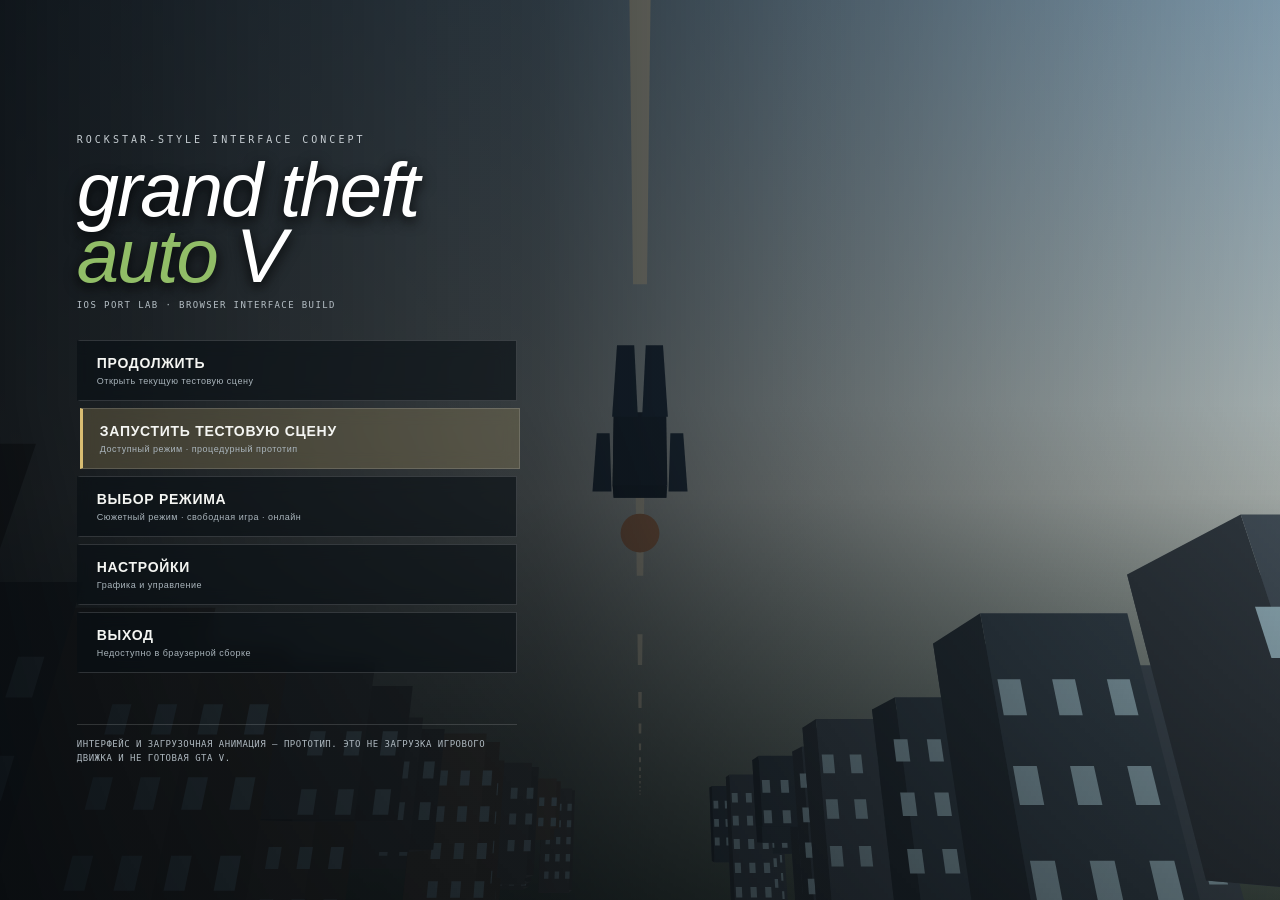
==== browser/index.html @ 9f8fc76e "Add GTA V boot screen and navigable menu shell" ====
<!doctype html>
<html lang="ru">
<head>
<meta charset="utf-8">
<meta name="viewport" content="width=device-width,initial-scale=1,maximum-scale=1,user-scalable=no,viewport-fit=cover">
<meta name="theme-color" content="#080d13">
<title>Shwezov — Lightweight 3D Prototype</title>
<link rel="stylesheet" href="./style.css">
<link rel="stylesheet" href="./menu.css">
</head>
<body>
<div id="game"></div>
<header class="hud">
<div class="brand">SHWEZOV <span>3D PORT LAB</span></div>
<div class="status">LIGHTWEIGHT BROWSER BUILD · NO CDN</div>
<div class="hint">BROWSER LAB · НЕ ИГРОВОЙ RAGE RUNTIME</div>
<section class="runtime-panel"><div class="panel-head"><span>RAGE / IOS BUILD</span><b id="rage-state" class="state pending">ПРОВЕРКА…</b></div><div id="rage-detail">Получаем статус сборки GitHub Actions</div><a id="rage-link" href="https://github.com/Shwezoc/GTA-V-iOS/actions" target="_blank" rel="noopener">ОТКРЫТЬ ЛОГ СБОРКИ ↗</a><div class="panel-foot">3D-СЦЕНА — ЛОКАЛЬНЫЙ ПРОЦЕДУРНЫЙ МАКЕТ</div></section>
</header>
<div class="crosshair" aria-hidden="true"></div>
<div class="controls">
<div id="stick" class="stick"><div id="knob" class="knob"></div></div>
<div class="actions"><button id="run" class="action">RUN</button><button id="reset" class="action secondary">RESET</button></div>
</div>
<div id="loading" class="loading">ЗАПУСК СЦЕНЫ…</div>
<section id="boot-screen" aria-label="Загрузка GTAV"><div class="boot-inner"><div class="gtav-wordmark">grand theft<br><span>auto</span> V</div><div class="boot-subtitle">LOS SANTOS · SAN ANDREAS</div><div class="boot-track"><div id="boot-progress" class="boot-progress"></div></div><div id="boot-caption" class="boot-caption">ПОДГОТОВКА…</div></div></section>
<section id="main-menu" aria-label="Главное меню"><div class="menu-layout"><div class="menu-kicker">ROCKSTAR-STYLE INTERFACE CONCEPT</div><div class="menu-logo">grand theft<br><span>auto</span> V</div><div class="menu-version">IOS PORT LAB · BROWSER INTERFACE BUILD</div><nav class="menu-nav"><button id="continue-game" class="menu-button">ПРОДОЛЖИТЬ<small>Открыть текущую тестовую сцену</small></button><button id="start-test" class="menu-button selected">ЗАПУСТИТЬ ТЕСТОВУЮ СЦЕНУ<small>Доступный режим · процедурный прототип</small></button><button id="open-modes" class="menu-button">ВЫБОР РЕЖИМА<small>Сюжетный режим · свободная игра · онлайн</small></button><button id="open-settings" class="menu-button">НАСТРОЙКИ<small>Графика и управление</small></button><button id="exit-menu" class="menu-button">ВЫХОД<small>Недоступно в браузерной сборке</small></button></nav><section id="mode-panel" class="menu-panel"><div class="panel-title">ВЫБОР РЕЖИМА</div><div id="mode-list"><button id="mode-test" class="mode-card"><strong>ТЕСТОВАЯ СЦЕНА</strong><span>Доступно сейчас: проверка камеры, управления и браузерного рендеринга</span></button><button class="mode-card" disabled><strong>СЮЖЕТНЫЙ РЕЖИМ</strong><span>Ожидает интеграции настоящего игрового runtime и легально полученных игровых данных</span></button><button class="mode-card" disabled><strong>GTA ONLINE</strong><span>Не реализовано · сетевой runtime отсутствует</span></button></div><div class="menu-actions"><button class="back" id="back-from-modes">НАЗАД</button></div></section><section id="settings-panel" class="menu-panel"><div class="panel-title">НАСТРОЙКИ</div><label class="menu-row">Качество графики<select id="quality"><option value="low">Низкое</option><option value="medium">Среднее</option><option value="high">Высокое</option></select></label><label class="menu-row">Чувствительность камеры<input id="sensitivity" type="range" min="0.4" max="2" step="0.1"></label><p class="menu-note">Качество меняет масштаб рендеринга браузерной тестовой сцены. Настройки сохраняются на этом устройстве. Звук и игровые параметры пока не подключены к настоящему RAGE runtime.</p><div class="menu-actions"><button id="reset-settings">СБРОСИТЬ</button><button class="back" id="back-from-settings">НАЗАД</button></div></section><div id="menu-toast"></div><div class="menu-foot">ИНТЕРФЕЙС И ЗАГРУЗОЧНАЯ АНИМАЦИЯ — ПРОТОТИП. ЭТО НЕ ЗАГРУЗКА ИГРОВОГО ДВИЖКА И НЕ ГОТОВАЯ GTA V.</div></div></section>
<script src="./main.js"></script>
<script src="./menu.js"></script>
</body>
</html>
---- browser/style.css ----
*{box-sizing:border-box}html,body,#game{margin:0;width:100%;height:100%;overflow:hidden;background:#080d13;color:#fff;font-family:-apple-system,BlinkMacSystemFont,"Segoe UI",sans-serif;touch-action:none}canvas{display:block;width:100%;height:100%;touch-action:none}.hud{position:fixed;z-index:2;top:calc(env(safe-area-inset-top) + 14px);left:16px;right:16px;pointer-events:none;text-shadow:0 2px 8px #000}.brand{font-size:13px;font-weight:900;letter-spacing:2px}.brand span{color:#9fb4c8;font-weight:500}.status{margin-top:6px;font:10px ui-monospace,monospace;color:#91d7ff;letter-spacing:1px}.hint{margin-top:5px;font-size:9px;color:#aab5c0}.crosshair{position:fixed;left:50%;top:50%;width:5px;height:5px;border:1px solid #ffffff80;border-radius:50%;pointer-events:none}.controls{position:fixed;z-index:3;left:0;right:0;bottom:calc(env(safe-area-inset-bottom) + 18px);display:flex;align-items:flex-end;justify-content:space-between;padding:0 22px;pointer-events:none}.stick{width:118px;height:118px;border:1px solid #ffffff45;border-radius:50%;background:#0b172477;backdrop-filter:blur(8px);display:grid;place-items:center;pointer-events:auto;touch-action:none}.knob{width:48px;height:48px;border-radius:50%;background:#b9d7ebbb;border:1px solid #fff8;box-shadow:0 3px 14px #0008}.actions{display:flex;gap:10px;align-items:flex-end;pointer-events:auto}.action{width:68px;height:68px;border-radius:50%;border:1px solid #d8efff88;background:#c9e7fae8;color:#0a1722;font-weight:900;font-size:12px;letter-spacing:1px;touch-action:manipulation}.action.secondary{width:54px;height:54px;background:#182633d9;color:#fff;border-color:#ffffff55;font-size:10px}.action.active{transform:scale(.94);background:#fff}.loading{position:fixed;z-index:4;left:50%;top:56%;transform:translate(-50%,-50%);font:11px ui-monospace,monospace;letter-spacing:1px;color:#d9e8f2;background:#0b1727cc;padding:12px 16px;border:1px solid #ffffff25;border-radius:8px}.loading.hidden{display:none}@media(min-width:700px){.controls{max-width:900px;left:50%;right:auto;width:100%;transform:translateX(-50%)}.stick{width:130px;height:130px}}
.runtime-panel{position:fixed;z-index:2;top:104px;left:16px;width:min(290px,calc(100vw - 32px));padding:12px 13px;background:#07111ddd;border:1px solid #83bce044;border-radius:10px;box-shadow:0 8px 28px #0006;backdrop-filter:blur(12px);font:10px ui-monospace,SFMono-Regular,monospace;pointer-events:auto}.panel-head{display:flex;align-items:center;justify-content:space-between;gap:8px;color:#bcd0df;letter-spacing:1px;font-weight:800}.state{font-size:9px;padding:4px 6px;border-radius:4px;background:#55451b;color:#ffd879}.state.success{background:#123c2d;color:#82f0b4}.state.failure{background:#4a2024;color:#ff9ba3}.state.pending{background:#493c1b;color:#ffd879}.state.unknown{background:#243443;color:#b5cad9}#rage-detail{margin-top:9px;color:#d5e1ea;line-height:1.45}.runtime-panel a{display:inline-block;margin-top:9px;color:#8fd5ff;text-decoration:none;font-weight:800;letter-spacing:.5px}.panel-foot{margin-top:9px;padding-top:8px;border-top:1px solid #ffffff18;color:#8195a5;font-size:8px;line-height:1.4}@media(max-height:600px){.runtime-panel{top:84px;padding:8px 10px}.panel-foot{display:none}.controls{bottom:8px}.stick{width:88px;height:88px}.knob{width:38px;height:38px}}
---- browser/menu.css ----
:root{--menu-accent:#d9bd72;--menu-panel:rgba(8,12,16,.88)}
#boot-screen,#main-menu{position:fixed;inset:0;z-index:20;color:#fff;font-family:Arial,-apple-system,BlinkMacSystemFont,sans-serif}
#boot-screen{display:grid;place-items:center;background:radial-gradient(ellipse at 50% 42%,#48515a 0,#171d23 43%,#05080c 100%);transition:opacity .55s ease}
.boot-inner{width:min(520px,86vw);text-align:center}
.gtav-wordmark{font-family:Impact,Haettenschweiler,"Arial Narrow Bold",sans-serif;font-size:clamp(54px,14vw,100px);font-style:italic;letter-spacing:-3px;line-height:.9;color:#f4f4ee;text-shadow:0 4px 0 #252b2e,0 8px 24px #000; -webkit-text-stroke:1px #111}
.gtav-wordmark span{color:#8fbd62;text-shadow:0 3px 0 #25331c,0 8px 24px #000}
.boot-subtitle{margin-top:16px;font-size:10px;letter-spacing:4px;color:#c5cbd0}
.boot-track{height:3px;margin:42px auto 12px;max-width:320px;background:#ffffff30;overflow:hidden}
.boot-progress{height:100%;width:0;background:var(--menu-accent);box-shadow:0 0 12px var(--menu-accent);transition:width .18s linear}
.boot-caption{font:10px ui-monospace,monospace;color:#c4cbd0;letter-spacing:1.2px}
#main-menu{display:none;background:linear-gradient(90deg,rgba(5,9,13,.92) 0%,rgba(5,9,13,.72) 42%,rgba(5,9,13,.12) 100%),linear-gradient(0deg,rgba(0,0,0,.4),transparent 55%);padding:clamp(28px,7vh,72px) clamp(22px,6vw,82px);overflow:auto}
.menu-layout{width:min(440px,100%);min-height:100%;display:flex;flex-direction:column;justify-content:center}
.menu-kicker{font:10px ui-monospace,monospace;letter-spacing:3px;color:#c4cbd0;margin-bottom:12px}
.menu-logo{font-family:Impact,Haettenschweiler,"Arial Narrow Bold",sans-serif;font-style:italic;font-size:clamp(48px,10vw,76px);line-height:.86;letter-spacing:-2px;text-shadow:0 4px 14px #000}
.menu-logo span{color:#91bd67}
.menu-version{margin:12px 0 30px;color:#b6c0c6;font:9px ui-monospace,monospace;letter-spacing:1.4px}
.menu-nav{display:grid;gap:7px}
.menu-button{appearance:none;text-align:left;width:100%;padding:14px 17px;border:1px solid #ffffff25;border-left:3px solid transparent;background:rgba(9,15,20,.62);color:#f4f5f2;font-size:14px;font-weight:700;letter-spacing:.7px;backdrop-filter:blur(8px);transition:background .15s,border-color .15s,transform .15s}
.menu-button:active,.menu-button.selected{background:rgba(217,189,114,.2);border-left-color:var(--menu-accent);transform:translateX(3px)}
.menu-button small{display:block;margin-top:5px;font-size:9px;font-weight:400;letter-spacing:.5px;color:#aab5bc}
.menu-button:disabled{opacity:.42}
.menu-foot{margin-top:26px;padding-top:12px;border-top:1px solid #ffffff25;color:#aeb8bf;font:9px/1.6 ui-monospace,monospace;letter-spacing:.5px}
.menu-panel{display:none;margin-top:14px;padding:17px;background:var(--menu-panel);border:1px solid #ffffff2b;backdrop-filter:blur(14px)}
.menu-panel.open{display:block}
.panel-title{font-size:13px;font-weight:800;letter-spacing:1.5px;margin-bottom:15px}
.menu-row{display:flex;justify-content:space-between;align-items:center;gap:12px;padding:11px 0;border-bottom:1px solid #ffffff17;font-size:12px}
.menu-row:last-of-type{border-bottom:0}
.menu-row select,.menu-row input{max-width:150px;accent-color:var(--menu-accent)}
.menu-row select{background:#17212a;color:#fff;border:1px solid #ffffff35;padding:7px}
.menu-note{font-size:10px;line-height:1.5;color:#aeb9c1;margin:12px 0}
.menu-actions{display:flex;gap:8px;margin-top:15px}
.menu-actions button{flex:1;padding:11px;background:#d9bd72;color:#111;border:0;font-weight:800;letter-spacing:.8px}
.menu-actions .back{background:#26333d;color:#fff}
#mode-list{display:grid;gap:8px}
.mode-card{padding:12px;border:1px solid #ffffff25;background:#111b23;color:#fff;text-align:left}
.mode-card strong{display:block;font-size:12px;letter-spacing:.8px}
.mode-card span{display:block;margin-top:5px;color:#aab7c0;font-size:10px;line-height:1.4}
.mode-card:disabled{opacity:.4}
#menu-toast{min-height:15px;margin-top:10px;color:#e3ce91;font:10px ui-monospace,monospace}
body.menu-open .hud,body.menu-open .controls,body.menu-open .crosshair,body.menu-open #loading{display:none!important}
body.menu-playing #main-menu,body.menu-playing #boot-screen{display:none!important}
@media(max-height:650px){#main-menu{padding-top:18px;padding-bottom:18px}.menu-version{margin-bottom:14px}.menu-button{padding:10px 14px}.menu-foot{margin-top:12px}}
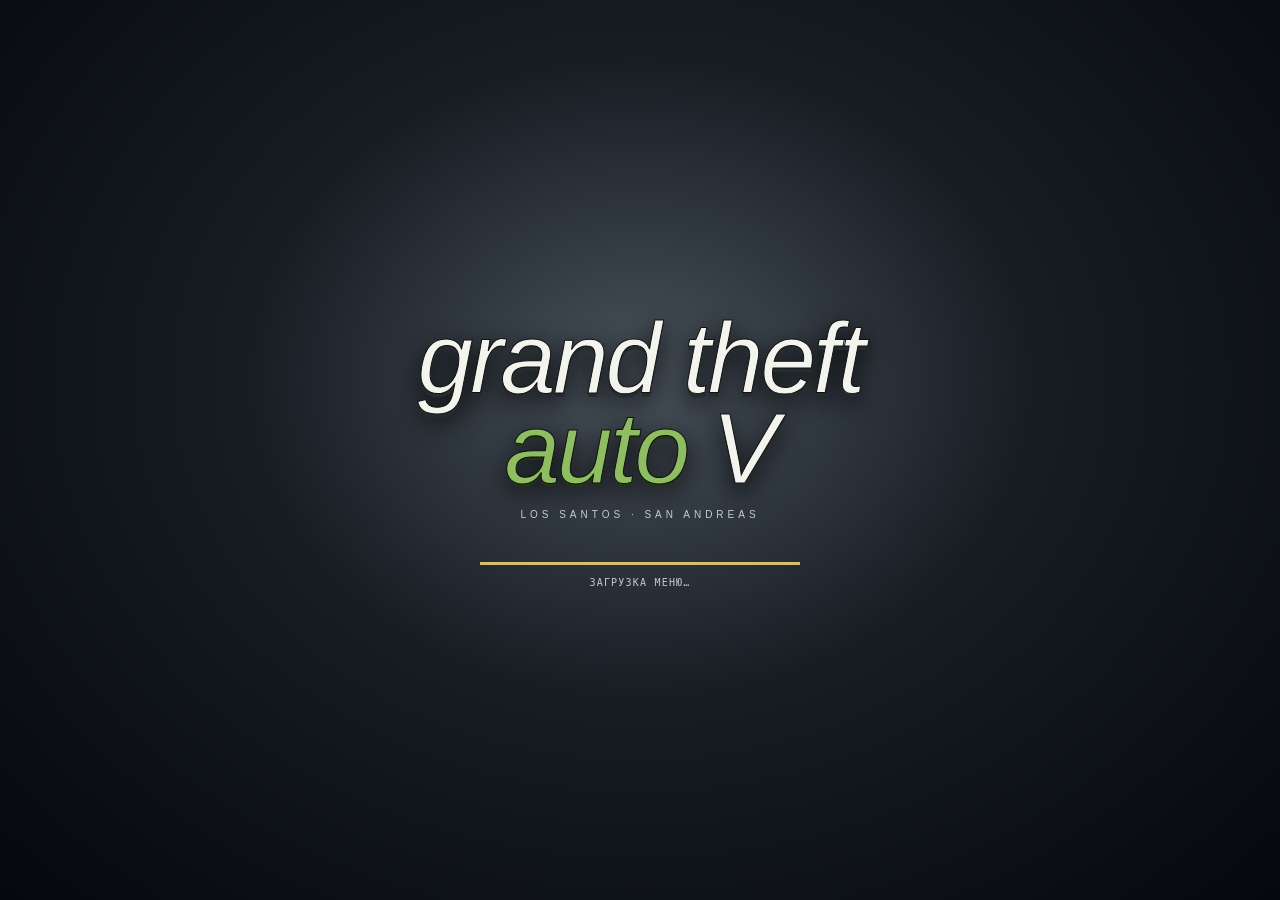
==== commit 9d2031c5: "Update browser test lab page title" ====
--- a/browser/index.html
+++ b/browser/index.html
@@ -4,7 +4,7 @@
 <meta charset="utf-8">
 <meta name="viewport" content="width=device-width,initial-scale=1,maximum-scale=1,user-scalable=no,viewport-fit=cover">
 <meta name="theme-color" content="#080d13">
-<title>Shwezov — Lightweight 3D Prototype</title>
+<title>GTA V iOS — Browser Test Lab</title>
 <link rel="stylesheet" href="./style.css">
 <link rel="stylesheet" href="./menu.css">
 </head>
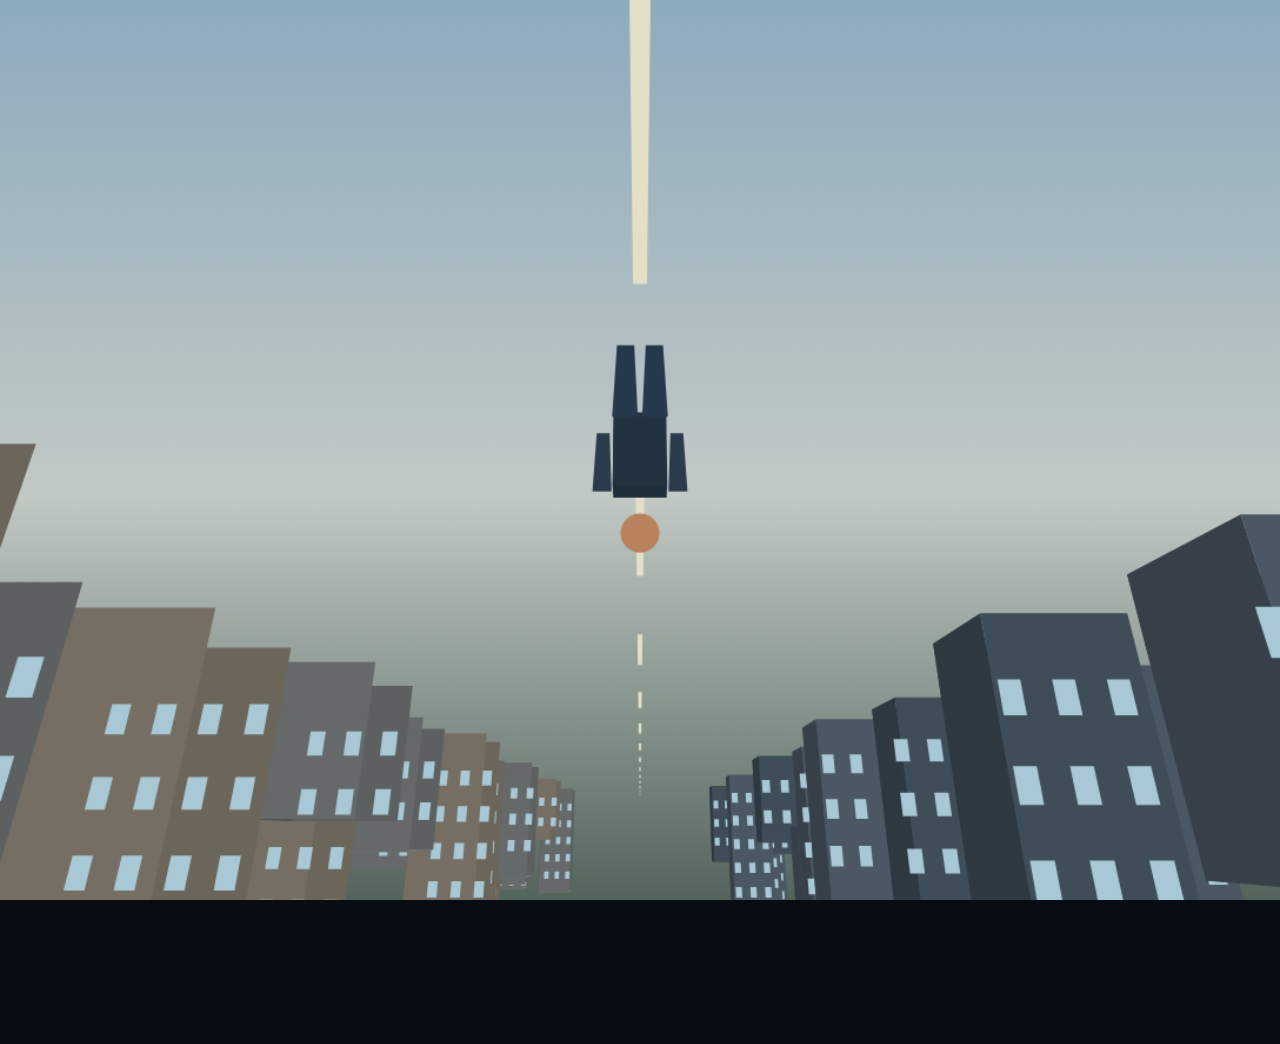
==== commit 9dfeecfb: "Replace fake boot card with layered loading screen stage" ====
--- a/browser/index.html
+++ b/browser/index.html
@@ -22,9 +22,10 @@
 <div class="actions"><button id="run" class="action">RUN</button><button id="reset" class="action secondary">RESET</button></div>
 </div>
 <div id="loading" class="loading">ЗАПУСК СЦЕНЫ…</div>
-<section id="boot-screen" aria-label="Загрузка GTAV"><div class="boot-inner"><div class="gtav-wordmark">grand theft<br><span>auto</span> V</div><div class="boot-subtitle">LOS SANTOS · SAN ANDREAS</div><div class="boot-track"><div id="boot-progress" class="boot-progress"></div></div><div id="boot-caption" class="boot-caption">ПОДГОТОВКА…</div></div></section>
+<section id="gtav-loading" aria-label="Загрузочный экран GTA V"><div class="gtav-stage"><div class="gtav-screens"></div><img class="gtav-logo" alt="Grand Theft Auto V"><div class="gtav-load-bar"><span class="gtav-load-label">ЗАПУСК</span><span class="gtav-load-percent">0%</span><i class="gtav-spinner"></i></div><div class="gtav-load-track"><div class="gtav-load-fill"></div></div><div class="gtav-load-status">ОРИГИНАЛЬНЫЕ ТЕКСТУРЫ ЗАГРУЖАЮТСЯ ЛОКАЛЬНО</div></div></section>
 <section id="main-menu" aria-label="Главное меню"><div class="menu-layout"><div class="menu-kicker">ROCKSTAR-STYLE INTERFACE CONCEPT</div><div class="menu-logo">grand theft<br><span>auto</span> V</div><div class="menu-version">IOS PORT LAB · BROWSER INTERFACE BUILD</div><nav class="menu-nav"><button id="continue-game" class="menu-button">ПРОДОЛЖИТЬ<small>Открыть текущую тестовую сцену</small></button><button id="start-test" class="menu-button selected">ЗАПУСТИТЬ ТЕСТОВУЮ СЦЕНУ<small>Доступный режим · процедурный прототип</small></button><button id="open-modes" class="menu-button">ВЫБОР РЕЖИМА<small>Сюжетный режим · свободная игра · онлайн</small></button><button id="open-settings" class="menu-button">НАСТРОЙКИ<small>Графика и управление</small></button><button id="exit-menu" class="menu-button">ВЫХОД<small>Недоступно в браузерной сборке</small></button></nav><section id="mode-panel" class="menu-panel"><div class="panel-title">ВЫБОР РЕЖИМА</div><div id="mode-list"><button id="mode-test" class="mode-card"><strong>ТЕСТОВАЯ СЦЕНА</strong><span>Доступно сейчас: проверка камеры, управления и браузерного рендеринга</span></button><button class="mode-card" disabled><strong>СЮЖЕТНЫЙ РЕЖИМ</strong><span>Ожидает интеграции настоящего игрового runtime и легально полученных игровых данных</span></button><button class="mode-card" disabled><strong>GTA ONLINE</strong><span>Не реализовано · сетевой runtime отсутствует</span></button></div><div class="menu-actions"><button class="back" id="back-from-modes">НАЗАД</button></div></section><section id="settings-panel" class="menu-panel"><div class="panel-title">НАСТРОЙКИ</div><label class="menu-row">Качество графики<select id="quality"><option value="low">Низкое</option><option value="medium">Среднее</option><option value="high">Высокое</option></select></label><label class="menu-row">Чувствительность камеры<input id="sensitivity" type="range" min="0.4" max="2" step="0.1"></label><p class="menu-note">Качество меняет масштаб рендеринга браузерной тестовой сцены. Настройки сохраняются на этом устройстве. Звук и игровые параметры пока не подключены к настоящему RAGE runtime.</p><div class="menu-actions"><button id="reset-settings">СБРОСИТЬ</button><button class="back" id="back-from-settings">НАЗАД</button></div></section><div id="menu-toast"></div><div class="menu-foot">ИНТЕРФЕЙС И ЗАГРУЗОЧНАЯ АНИМАЦИЯ — ПРОТОТИП. ЭТО НЕ ЗАГРУЗКА ИГРОВОГО ДВИЖКА И НЕ ГОТОВАЯ GTA V.</div></div></section>
 <script src="./main.js"></script>
+<script src="./gtav-loading.js"></script>
 <script src="./menu.js"></script>
 </body>
 </html>
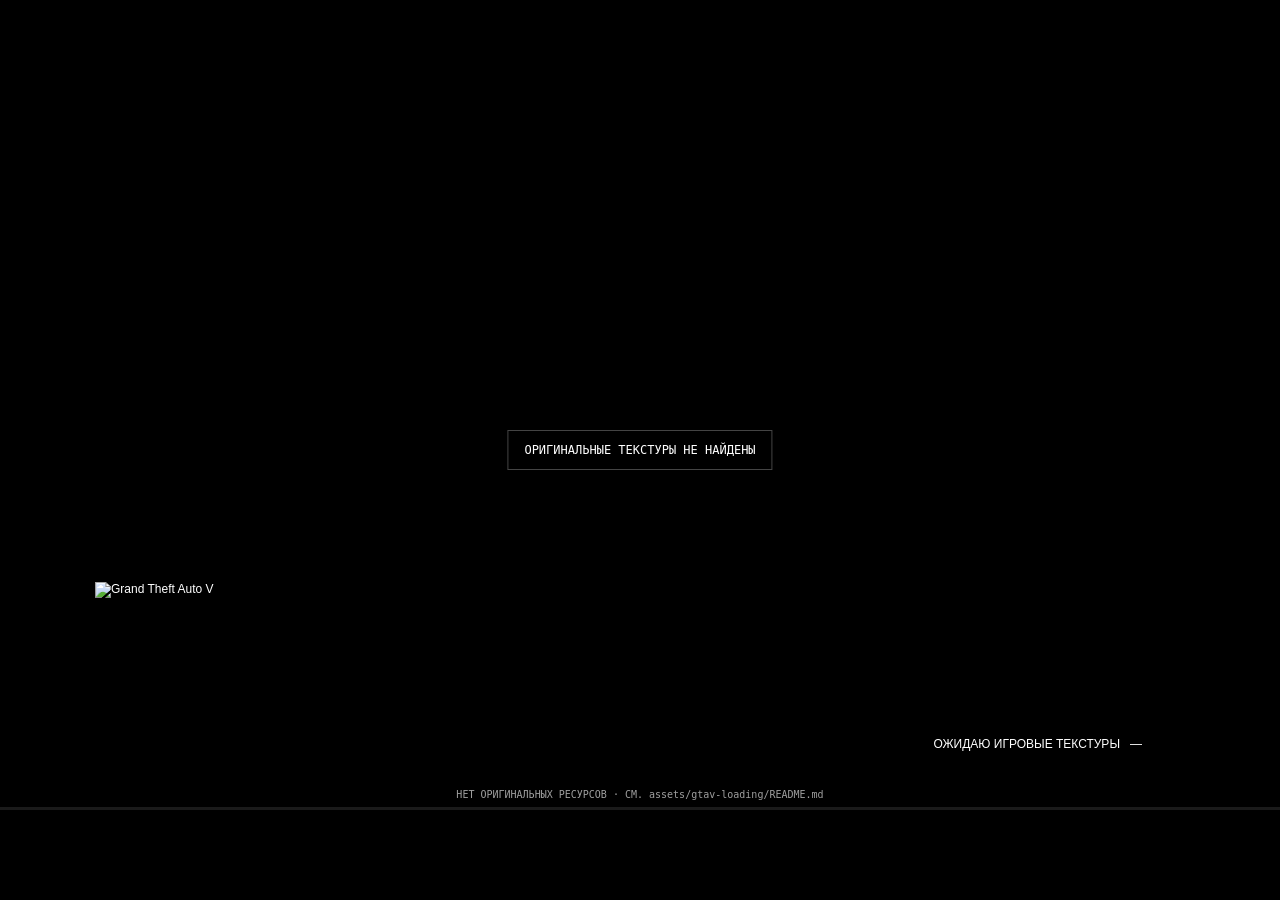
==== commit 9ac477af: "Add explicit menu fallback when local art is absent" ====
--- a/browser/index.html
+++ b/browser/index.html
@@ -22,7 +22,7 @@
 <div class="actions"><button id="run" class="action">RUN</button><button id="reset" class="action secondary">RESET</button></div>
 </div>
 <div id="loading" class="loading">ЗАПУСК СЦЕНЫ…</div>
-<section id="gtav-loading" aria-label="Загрузочный экран GTA V"><div class="gtav-stage"><div class="gtav-screens"></div><img class="gtav-logo" alt="Grand Theft Auto V"><div class="gtav-load-bar"><span class="gtav-load-label">ЗАПУСК</span><span class="gtav-load-percent">0%</span><i class="gtav-spinner"></i></div><div class="gtav-load-track"><div class="gtav-load-fill"></div></div><div class="gtav-load-status">ОРИГИНАЛЬНЫЕ ТЕКСТУРЫ ЗАГРУЖАЮТСЯ ЛОКАЛЬНО</div></div></section>
+<section id="gtav-loading" aria-label="Загрузочный экран GTA V"><div class="gtav-stage"><div class="gtav-screens"></div><img class="gtav-logo" alt="Grand Theft Auto V"><div class="gtav-load-bar"><span class="gtav-load-label">ЗАПУСК</span><span class="gtav-load-percent">0%</span><i class="gtav-spinner"></i></div><div class="gtav-load-track"><div class="gtav-load-fill"></div></div><div class="gtav-load-status">ОРИГИНАЛЬНЫЕ ТЕКСТУРЫ ЗАГРУЖАЮТСЯ ЛОКАЛЬНО</div><button id="gtav-skip" type="button" hidden>ОТКРЫТЬ МЕНЮ БЕЗ ЗАСТАВКИ</button></div></section>
 <section id="main-menu" aria-label="Главное меню"><div class="menu-layout"><div class="menu-kicker">ROCKSTAR-STYLE INTERFACE CONCEPT</div><div class="menu-logo">grand theft<br><span>auto</span> V</div><div class="menu-version">IOS PORT LAB · BROWSER INTERFACE BUILD</div><nav class="menu-nav"><button id="continue-game" class="menu-button">ПРОДОЛЖИТЬ<small>Открыть текущую тестовую сцену</small></button><button id="start-test" class="menu-button selected">ЗАПУСТИТЬ ТЕСТОВУЮ СЦЕНУ<small>Доступный режим · процедурный прототип</small></button><button id="open-modes" class="menu-button">ВЫБОР РЕЖИМА<small>Сюжетный режим · свободная игра · онлайн</small></button><button id="open-settings" class="menu-button">НАСТРОЙКИ<small>Графика и управление</small></button><button id="exit-menu" class="menu-button">ВЫХОД<small>Недоступно в браузерной сборке</small></button></nav><section id="mode-panel" class="menu-panel"><div class="panel-title">ВЫБОР РЕЖИМА</div><div id="mode-list"><button id="mode-test" class="mode-card"><strong>ТЕСТОВАЯ СЦЕНА</strong><span>Доступно сейчас: проверка камеры, управления и браузерного рендеринга</span></button><button class="mode-card" disabled><strong>СЮЖЕТНЫЙ РЕЖИМ</strong><span>Ожидает интеграции настоящего игрового runtime и легально полученных игровых данных</span></button><button class="mode-card" disabled><strong>GTA ONLINE</strong><span>Не реализовано · сетевой runtime отсутствует</span></button></div><div class="menu-actions"><button class="back" id="back-from-modes">НАЗАД</button></div></section><section id="settings-panel" class="menu-panel"><div class="panel-title">НАСТРОЙКИ</div><label class="menu-row">Качество графики<select id="quality"><option value="low">Низкое</option><option value="medium">Среднее</option><option value="high">Высокое</option></select></label><label class="menu-row">Чувствительность камеры<input id="sensitivity" type="range" min="0.4" max="2" step="0.1"></label><p class="menu-note">Качество меняет масштаб рендеринга браузерной тестовой сцены. Настройки сохраняются на этом устройстве. Звук и игровые параметры пока не подключены к настоящему RAGE runtime.</p><div class="menu-actions"><button id="reset-settings">СБРОСИТЬ</button><button class="back" id="back-from-settings">НАЗАД</button></div></section><div id="menu-toast"></div><div class="menu-foot">ИНТЕРФЕЙС И ЗАГРУЗОЧНАЯ АНИМАЦИЯ — ПРОТОТИП. ЭТО НЕ ЗАГРУЗКА ИГРОВОГО ДВИЖКА И НЕ ГОТОВАЯ GTA V.</div></div></section>
 <script src="./main.js"></script>
 <script src="./gtav-loading.js"></script>
--- a/browser/menu.css
+++ b/browser/menu.css
@@ -1,13 +1,23 @@
 :root{--menu-accent:#d9bd72;--menu-panel:rgba(8,12,16,.88)}
-#boot-screen,#main-menu{position:fixed;inset:0;z-index:20;color:#fff;font-family:Arial,-apple-system,BlinkMacSystemFont,sans-serif}
-#boot-screen{display:grid;place-items:center;background:radial-gradient(ellipse at 50% 42%,#48515a 0,#171d23 43%,#05080c 100%);transition:opacity .55s ease}
-.boot-inner{width:min(520px,86vw);text-align:center}
-.gtav-wordmark{font-family:Impact,Haettenschweiler,"Arial Narrow Bold",sans-serif;font-size:clamp(54px,14vw,100px);font-style:italic;letter-spacing:-3px;line-height:.9;color:#f4f4ee;text-shadow:0 4px 0 #252b2e,0 8px 24px #000; -webkit-text-stroke:1px #111}
-.gtav-wordmark span{color:#8fbd62;text-shadow:0 3px 0 #25331c,0 8px 24px #000}
-.boot-subtitle{margin-top:16px;font-size:10px;letter-spacing:4px;color:#c5cbd0}
-.boot-track{height:3px;margin:42px auto 12px;max-width:320px;background:#ffffff30;overflow:hidden}
-.boot-progress{height:100%;width:0;background:var(--menu-accent);box-shadow:0 0 12px var(--menu-accent);transition:width .18s linear}
-.boot-caption{font:10px ui-monospace,monospace;color:#c4cbd0;letter-spacing:1.2px}
+@font-face{font-family:Chalet;src:url('./assets/gtav-loading/title/chalet.woff') format('woff');font-display:swap}
+#gtav-loading{position:fixed;inset:0;z-index:30;background:#000;overflow:hidden;color:#fff;font:12px Chalet,Arial,sans-serif;transition:opacity .8s ease}
+#gtav-loading[hidden]{display:none}
+#gtav-loading.is-leaving{opacity:0;pointer-events:none}
+.gtav-stage{position:absolute;left:0;top:0;width:1280px;height:720px;transform-origin:0 0;overflow:hidden;background:#000}
+.gtav-screens,.gtav-slide{position:absolute;inset:0;overflow:hidden}
+.gtav-slide{will-change:transform}
+.gtav-layer-camera{position:absolute;inset:0;perspective:1229px;perspective-origin:640px 360px}
+.gtav-art-layer{position:absolute;left:0;top:0;transform-origin:0 0;background-position:center;background-size:100% 100%;background-repeat:no-repeat;will-change:transform}
+.gtav-logo{position:absolute;left:95px;top:492px;width:186px;height:186px;object-fit:contain}
+.gtav-load-bar{position:absolute;right:96px;bottom:54px;height:24px;display:flex;align-items:center;gap:10px;padding:0 8px;background:rgba(0,0,0,.72);border-radius:2px;color:#fff;font:12px Chalet,Arial,sans-serif}
+.gtav-load-percent{font-variant-numeric:tabular-nums}
+.gtav-spinner{width:22px;height:22px;margin-left:2px;background-position:center;background-size:24px 24px;background-repeat:no-repeat;animation:gtav-spin 2s steps(60) infinite}
+@keyframes gtav-spin{from{transform:rotate(0deg) scaleX(-1)}to{transform:rotate(-360deg) scaleX(-1)}}
+.gtav-load-track{position:absolute;left:0;right:0;bottom:0;height:3px;background:rgba(255,255,255,.1)}
+.gtav-load-fill{height:100%;width:0;background:#7cc576;transition:width .25s linear}
+.gtav-load-status{position:absolute;left:10px;right:10px;bottom:9px;text-align:center;color:rgba(220,220,220,.72);font:10px/1.3 ui-monospace,monospace;text-shadow:0 1px 3px #000;pointer-events:none}
+#gtav-loading.assets-missing .gtav-stage:after{content:"ОРИГИНАЛЬНЫЕ ТЕКСТУРЫ НЕ НАЙДЕНЫ";position:absolute;left:50%;top:50%;transform:translate(-50%,-50%);padding:12px 16px;background:rgba(0,0,0,.78);border:1px solid #ffffff44;color:#fff;font:12px ui-monospace,monospace;white-space:nowrap}
+#main-menu{display:none;position:fixed;inset:0;z-index:20;color:#fff;font-family:Arial,-apple-system,BlinkMacSystemFont,sans-serif}
 #main-menu{display:none;background:linear-gradient(90deg,rgba(5,9,13,.92) 0%,rgba(5,9,13,.72) 42%,rgba(5,9,13,.12) 100%),linear-gradient(0deg,rgba(0,0,0,.4),transparent 55%);padding:clamp(28px,7vh,72px) clamp(22px,6vw,82px);overflow:auto}
 .menu-layout{width:min(440px,100%);min-height:100%;display:flex;flex-direction:column;justify-content:center}
 .menu-kicker{font:10px ui-monospace,monospace;letter-spacing:3px;color:#c4cbd0;margin-bottom:12px}
@@ -38,5 +48,5 @@
 .mode-card:disabled{opacity:.4}
 #menu-toast{min-height:15px;margin-top:10px;color:#e3ce91;font:10px ui-monospace,monospace}
 body.menu-open .hud,body.menu-open .controls,body.menu-open .crosshair,body.menu-open #loading{display:none!important}
-body.menu-playing #main-menu,body.menu-playing #boot-screen{display:none!important}
+body.menu-playing #main-menu,body.menu-playing #gtav-loading{display:none!important}
 @media(max-height:650px){#main-menu{padding-top:18px;padding-bottom:18px}.menu-version{margin-bottom:14px}.menu-button{padding:10px 14px}.menu-foot{margin-top:12px}}
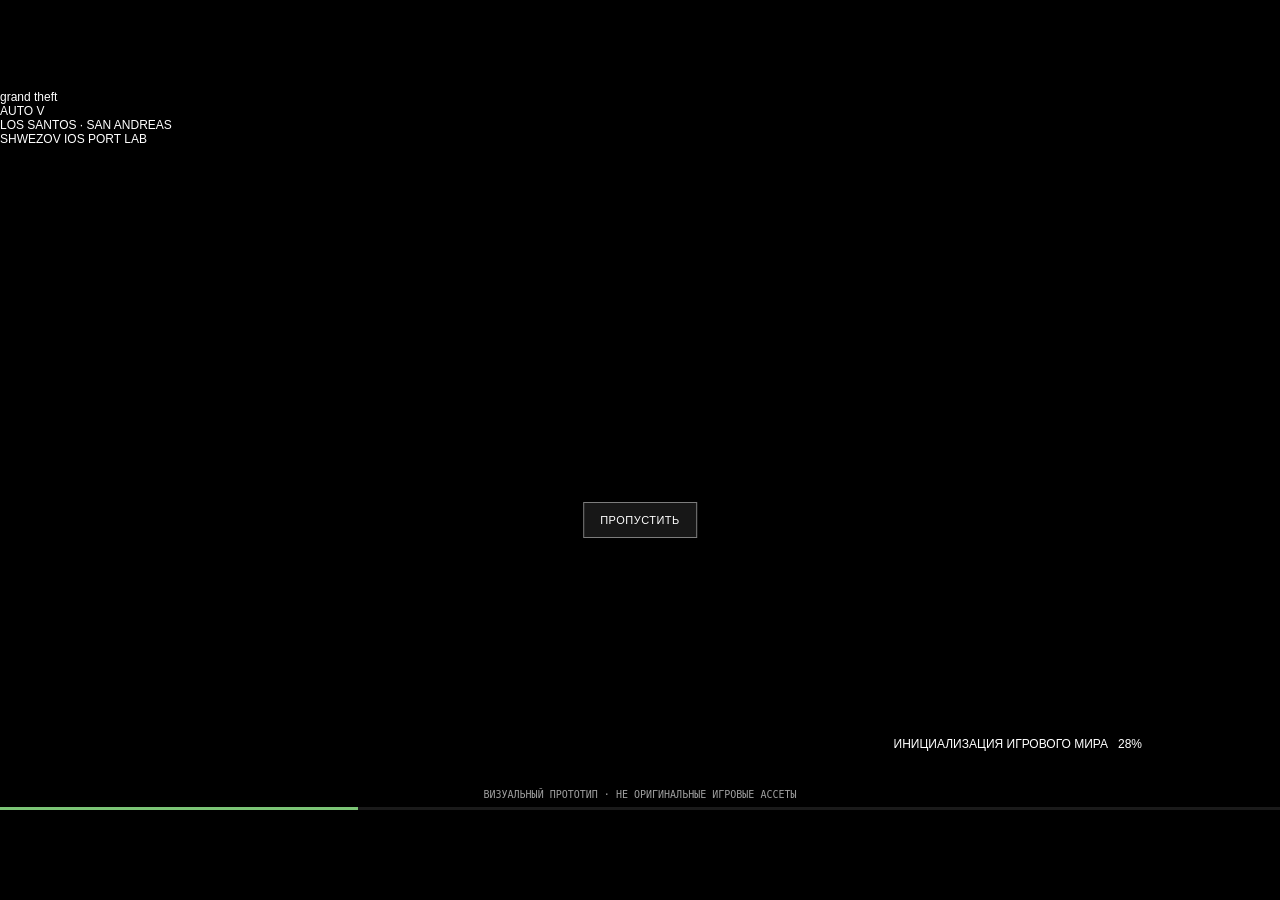
==== commit 09707220: "Add self-contained GTA-inspired loading artwork" ====
--- a/browser/index.html
+++ b/browser/index.html
@@ -22,7 +22,7 @@
 <div class="actions"><button id="run" class="action">RUN</button><button id="reset" class="action secondary">RESET</button></div>
 </div>
 <div id="loading" class="loading">ЗАПУСК СЦЕНЫ…</div>
-<section id="gtav-loading" aria-label="Загрузочный экран GTA V"><div class="gtav-stage"><div class="gtav-screens"></div><img class="gtav-logo" alt="Grand Theft Auto V"><div class="gtav-load-bar"><span class="gtav-load-label">ЗАПУСК</span><span class="gtav-load-percent">0%</span><i class="gtav-spinner"></i></div><div class="gtav-load-track"><div class="gtav-load-fill"></div></div><div class="gtav-load-status">ОРИГИНАЛЬНЫЕ ТЕКСТУРЫ ЗАГРУЖАЮТСЯ ЛОКАЛЬНО</div><button id="gtav-skip" type="button" hidden>ОТКРЫТЬ МЕНЮ БЕЗ ЗАСТАВКИ</button></div></section>
+<section id="gtav-loading" aria-label="Загрузочный экран GTA V"><div class="gtav-stage"><div class="gtav-artwork"><div class="gtav-sun"></div><div class="gtav-city"></div><div class="gtav-palm palm-one"></div><div class="gtav-palm palm-two"></div><div class="gtav-figure figure-one"></div><div class="gtav-figure figure-two"></div><div class="gtav-figure figure-three"></div><div class="gtav-title-lockup"><div class="gtav-title-small">grand theft</div><div class="gtav-title-main">AUTO <span>V</span></div><div class="gtav-title-rule">LOS SANTOS · SAN ANDREAS</div></div><div class="gtav-edition">SHWEZOV IOS PORT LAB</div></div><div class="gtav-load-bar"><span class="gtav-load-label">ИНИЦИАЛИЗАЦИЯ ИГРОВОГО МИРА</span><span class="gtav-load-percent">0%</span><i class="gtav-spinner"></i></div><div class="gtav-load-track"><div class="gtav-load-fill"></div></div><div class="gtav-load-status">ВИЗУАЛЬНЫЙ ПРОТОТИП · НЕ ОРИГИНАЛЬНЫЕ ИГРОВЫЕ АССЕТЫ</div><button id="gtav-skip" type="button">ПРОПУСТИТЬ</button></div></section>
 <section id="main-menu" aria-label="Главное меню"><div class="menu-layout"><div class="menu-kicker">ROCKSTAR-STYLE INTERFACE CONCEPT</div><div class="menu-logo">grand theft<br><span>auto</span> V</div><div class="menu-version">IOS PORT LAB · BROWSER INTERFACE BUILD</div><nav class="menu-nav"><button id="continue-game" class="menu-button">ПРОДОЛЖИТЬ<small>Открыть текущую тестовую сцену</small></button><button id="start-test" class="menu-button selected">ЗАПУСТИТЬ ТЕСТОВУЮ СЦЕНУ<small>Доступный режим · процедурный прототип</small></button><button id="open-modes" class="menu-button">ВЫБОР РЕЖИМА<small>Сюжетный режим · свободная игра · онлайн</small></button><button id="open-settings" class="menu-button">НАСТРОЙКИ<small>Графика и управление</small></button><button id="exit-menu" class="menu-button">ВЫХОД<small>Недоступно в браузерной сборке</small></button></nav><section id="mode-panel" class="menu-panel"><div class="panel-title">ВЫБОР РЕЖИМА</div><div id="mode-list"><button id="mode-test" class="mode-card"><strong>ТЕСТОВАЯ СЦЕНА</strong><span>Доступно сейчас: проверка камеры, управления и браузерного рендеринга</span></button><button class="mode-card" disabled><strong>СЮЖЕТНЫЙ РЕЖИМ</strong><span>Ожидает интеграции настоящего игрового runtime и легально полученных игровых данных</span></button><button class="mode-card" disabled><strong>GTA ONLINE</strong><span>Не реализовано · сетевой runtime отсутствует</span></button></div><div class="menu-actions"><button class="back" id="back-from-modes">НАЗАД</button></div></section><section id="settings-panel" class="menu-panel"><div class="panel-title">НАСТРОЙКИ</div><label class="menu-row">Качество графики<select id="quality"><option value="low">Низкое</option><option value="medium">Среднее</option><option value="high">Высокое</option></select></label><label class="menu-row">Чувствительность камеры<input id="sensitivity" type="range" min="0.4" max="2" step="0.1"></label><p class="menu-note">Качество меняет масштаб рендеринга браузерной тестовой сцены. Настройки сохраняются на этом устройстве. Звук и игровые параметры пока не подключены к настоящему RAGE runtime.</p><div class="menu-actions"><button id="reset-settings">СБРОСИТЬ</button><button class="back" id="back-from-settings">НАЗАД</button></div></section><div id="menu-toast"></div><div class="menu-foot">ИНТЕРФЕЙС И ЗАГРУЗОЧНАЯ АНИМАЦИЯ — ПРОТОТИП. ЭТО НЕ ЗАГРУЗКА ИГРОВОГО ДВИЖКА И НЕ ГОТОВАЯ GTA V.</div></div></section>
 <script src="./main.js"></script>
 <script src="./gtav-loading.js"></script>
--- a/browser/menu.css
+++ b/browser/menu.css
@@ -50,3 +50,6 @@
 body.menu-open .hud,body.menu-open .controls,body.menu-open .crosshair,body.menu-open #loading{display:none!important}
 body.menu-playing #main-menu,body.menu-playing #gtav-loading{display:none!important}
 @media(max-height:650px){#main-menu{padding-top:18px;padding-bottom:18px}.menu-version{margin-bottom:14px}.menu-button{padding:10px 14px}.menu-foot{margin-top:12px}}
+
+#gtav-skip{position:absolute;left:50%;top:calc(50% + 52px);transform:translateX(-50%);padding:11px 16px;border:1px solid #ffffff70;background:#171717;color:#fff;font:11px Chalet,Arial,sans-serif;letter-spacing:.5px}
+#gtav-skip[hidden]{display:none}
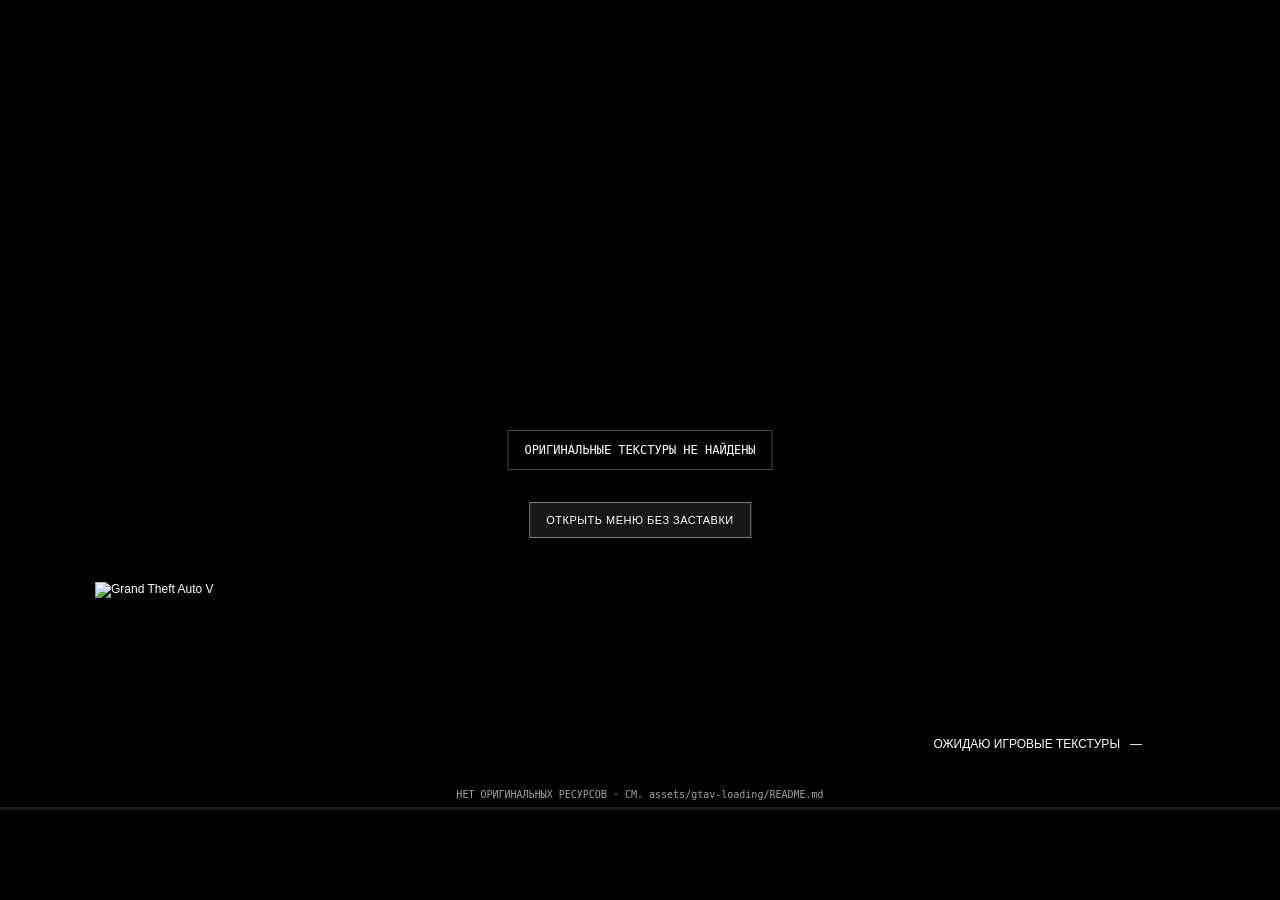
==== commit 5ca74b42: "Revert fabricated browser loading artwork; keep original asset-backed port UI" ====
--- a/browser/index.html
+++ b/browser/index.html
@@ -22,7 +22,7 @@
 <div class="actions"><button id="run" class="action">RUN</button><button id="reset" class="action secondary">RESET</button></div>
 </div>
 <div id="loading" class="loading">ЗАПУСК СЦЕНЫ…</div>
-<section id="gtav-loading" aria-label="Загрузочный экран GTA V"><div class="gtav-stage"><div class="gtav-artwork"><div class="gtav-sun"></div><div class="gtav-city"></div><div class="gtav-palm palm-one"></div><div class="gtav-palm palm-two"></div><div class="gtav-figure figure-one"></div><div class="gtav-figure figure-two"></div><div class="gtav-figure figure-three"></div><div class="gtav-title-lockup"><div class="gtav-title-small">grand theft</div><div class="gtav-title-main">AUTO <span>V</span></div><div class="gtav-title-rule">LOS SANTOS · SAN ANDREAS</div></div><div class="gtav-edition">SHWEZOV IOS PORT LAB</div></div><div class="gtav-load-bar"><span class="gtav-load-label">ИНИЦИАЛИЗАЦИЯ ИГРОВОГО МИРА</span><span class="gtav-load-percent">0%</span><i class="gtav-spinner"></i></div><div class="gtav-load-track"><div class="gtav-load-fill"></div></div><div class="gtav-load-status">ВИЗУАЛЬНЫЙ ПРОТОТИП · НЕ ОРИГИНАЛЬНЫЕ ИГРОВЫЕ АССЕТЫ</div><button id="gtav-skip" type="button">ПРОПУСТИТЬ</button></div></section>
+<section id="gtav-loading" aria-label="Загрузочный экран GTA V"><div class="gtav-stage"><div class="gtav-screens"></div><img class="gtav-logo" alt="Grand Theft Auto V"><div class="gtav-load-bar"><span class="gtav-load-label">ЗАПУСК</span><span class="gtav-load-percent">0%</span><i class="gtav-spinner"></i></div><div class="gtav-load-track"><div class="gtav-load-fill"></div></div><div class="gtav-load-status">ОРИГИНАЛЬНЫЕ ТЕКСТУРЫ ЗАГРУЖАЮТСЯ ЛОКАЛЬНО</div><button id="gtav-skip" type="button" hidden>ОТКРЫТЬ МЕНЮ БЕЗ ЗАСТАВКИ</button></div></section>
 <section id="main-menu" aria-label="Главное меню"><div class="menu-layout"><div class="menu-kicker">ROCKSTAR-STYLE INTERFACE CONCEPT</div><div class="menu-logo">grand theft<br><span>auto</span> V</div><div class="menu-version">IOS PORT LAB · BROWSER INTERFACE BUILD</div><nav class="menu-nav"><button id="continue-game" class="menu-button">ПРОДОЛЖИТЬ<small>Открыть текущую тестовую сцену</small></button><button id="start-test" class="menu-button selected">ЗАПУСТИТЬ ТЕСТОВУЮ СЦЕНУ<small>Доступный режим · процедурный прототип</small></button><button id="open-modes" class="menu-button">ВЫБОР РЕЖИМА<small>Сюжетный режим · свободная игра · онлайн</small></button><button id="open-settings" class="menu-button">НАСТРОЙКИ<small>Графика и управление</small></button><button id="exit-menu" class="menu-button">ВЫХОД<small>Недоступно в браузерной сборке</small></button></nav><section id="mode-panel" class="menu-panel"><div class="panel-title">ВЫБОР РЕЖИМА</div><div id="mode-list"><button id="mode-test" class="mode-card"><strong>ТЕСТОВАЯ СЦЕНА</strong><span>Доступно сейчас: проверка камеры, управления и браузерного рендеринга</span></button><button class="mode-card" disabled><strong>СЮЖЕТНЫЙ РЕЖИМ</strong><span>Ожидает интеграции настоящего игрового runtime и легально полученных игровых данных</span></button><button class="mode-card" disabled><strong>GTA ONLINE</strong><span>Не реализовано · сетевой runtime отсутствует</span></button></div><div class="menu-actions"><button class="back" id="back-from-modes">НАЗАД</button></div></section><section id="settings-panel" class="menu-panel"><div class="panel-title">НАСТРОЙКИ</div><label class="menu-row">Качество графики<select id="quality"><option value="low">Низкое</option><option value="medium">Среднее</option><option value="high">Высокое</option></select></label><label class="menu-row">Чувствительность камеры<input id="sensitivity" type="range" min="0.4" max="2" step="0.1"></label><p class="menu-note">Качество меняет масштаб рендеринга браузерной тестовой сцены. Настройки сохраняются на этом устройстве. Звук и игровые параметры пока не подключены к настоящему RAGE runtime.</p><div class="menu-actions"><button id="reset-settings">СБРОСИТЬ</button><button class="back" id="back-from-settings">НАЗАД</button></div></section><div id="menu-toast"></div><div class="menu-foot">ИНТЕРФЕЙС И ЗАГРУЗОЧНАЯ АНИМАЦИЯ — ПРОТОТИП. ЭТО НЕ ЗАГРУЗКА ИГРОВОГО ДВИЖКА И НЕ ГОТОВАЯ GTA V.</div></div></section>
 <script src="./main.js"></script>
 <script src="./gtav-loading.js"></script>
